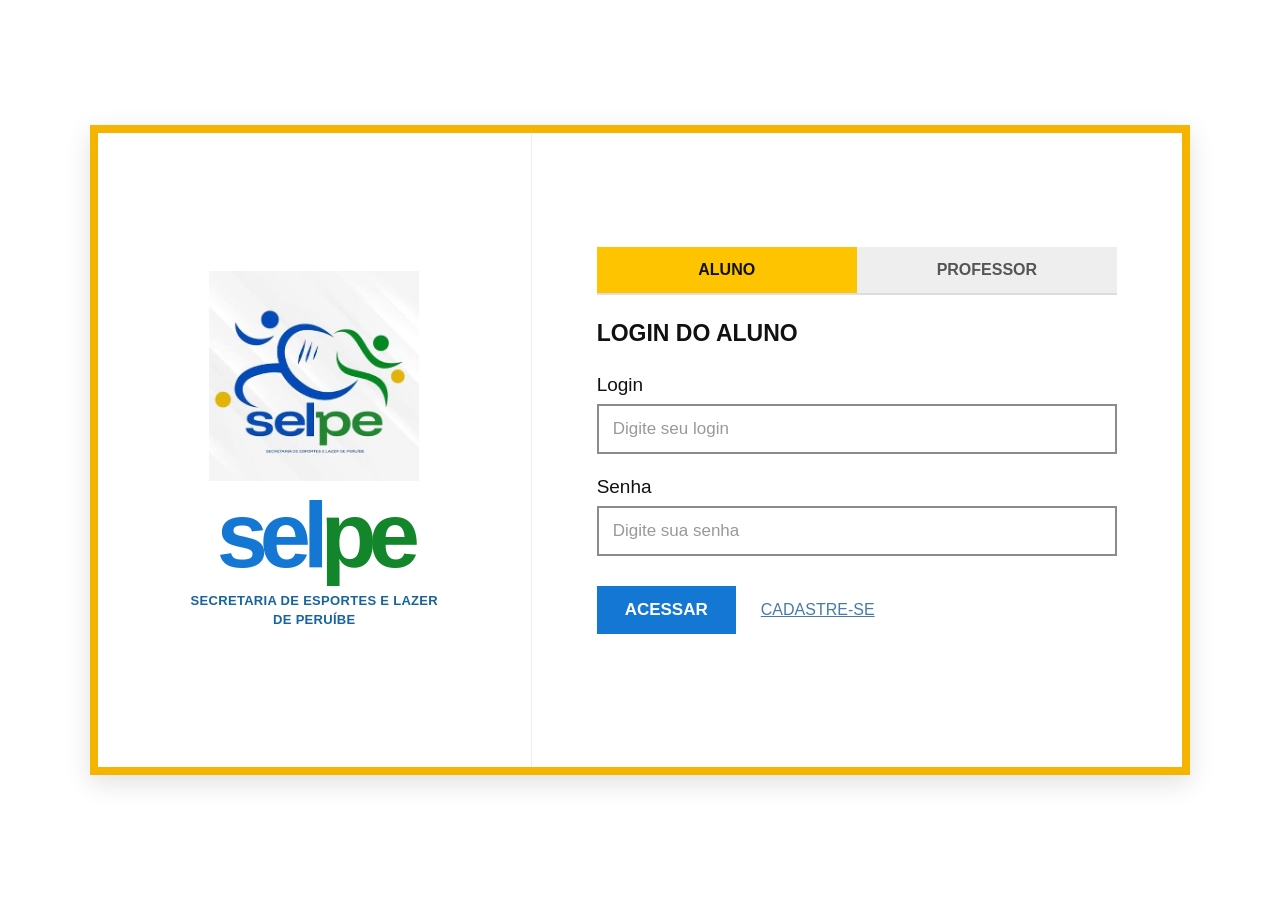
==== index.html @ c4a4ab76 "Add files via upload" ====
<!DOCTYPE html>
<html lang="pt-BR">

<head>

    <meta charset="UTF-8">

    <meta
        name="viewport"
        content="width=device-width, initial-scale=1.0"
    >

    <title>
        SELPE - Secretaria de Esportes e Lazer de Peruíbe
    </title>

    <link
        rel="stylesheet"
        href="style.css"
    >

</head>

<body>

    <div class="pagina">

        <header class="cabecalho">

            <div class="logo-container">

                <img
                    src="logo.png"
                    alt="Logo SELPE"
                    class="logo-imagem"
                >

            </div>

            <div class="nome-logo">

                <span class="azul">sel</span><span class="verde">pe</span>

            </div>

            <p class="subtitulo">

                SECRETARIA DE ESPORTES E LAZER
                <br>
                DE PERUÍBE

            </p>

        </header>


        <main class="area-login">

            <div class="seletor">

                <button
                    type="button"
                    id="btnAluno"
                    class="tipo ativo"
                    onclick="selecionarTipo('aluno')"
                >
                    ALUNO
                </button>

                <button
                    type="button"
                    id="btnProfessor"
                    class="tipo"
                    onclick="selecionarTipo('professor')"
                >
                    PROFESSOR
                </button>

            </div>


            <h1 id="tituloLogin">

                LOGIN DO ALUNO

            </h1>


            <form
                id="formLogin"
                onsubmit="realizarLogin(event)"
            >

                <div class="campo">

                    <label for="login">
                        Login
                    </label>

                    <input
                        type="text"
                        id="login"
                        name="login"
                        placeholder="Digite seu login"
                        autocomplete="username"
                        required
                    >

                </div>


                <div class="campo">

                    <label for="senha">
                        Senha
                    </label>

                    <input
                        type="password"
                        id="senha"
                        name="senha"
                        placeholder="Digite sua senha"
                        autocomplete="current-password"
                        required
                    >

                </div>


                <div
                    class="campo professor-campo"
                    id="campoCodigo"
                >

                    <label for="codigoProfessor">

                        Código do professor

                    </label>

                    <input
                        type="text"
                        id="codigoProfessor"
                        name="codigoProfessor"
                        placeholder="Digite o código do professor"
                    >

                </div>


                <div class="acoes">

                    <button
                        type="submit"
                        class="botao-acessar"
                    >

                        ACESSAR

                    </button>


                    <button
                        type="button"
                        class="botao-cadastro"
                        onclick="abrirCadastro()"
                    >

                        CADASTRE-SE

                    </button>

                </div>

            </form>


            <p
                id="mensagem"
                class="mensagem"
            ></p>

        </main>

    </div>


    <script src="teste.js"></script>

</body>

</html>
---- style.css ----
* {
    margin: 0;
    padding: 0;
    box-sizing: border-box;
}


body {

    font-family:
        Arial,
        Helvetica,
        sans-serif;

    background-color: #ffffff;

    color: #111111;

    min-height: 100vh;

    display: flex;

    justify-content: center;

    align-items: center;

    padding: 20px;
}


.pagina {

    width: 92%;

    max-width: 1100px;

    min-height: 650px;

    background-color: #ffffff;

    border: 8px solid #f5b400;

    display: grid;

    grid-template-columns: 40% 60%;

    box-shadow:
        0 8px 25px
        rgba(0, 0, 0, 0.12);

}


/* ================================
   CABEÇALHO
================================ */

.cabecalho {

    display: flex;

    flex-direction: column;

    justify-content: center;

    align-items: center;

    padding: 40px;

    border-right: 1px solid #eeeeee;

    text-align: center;

}


/* ================================
   IMAGEM DA LOGO
================================ */

.logo-container {

    width: 210px;

    display: flex;

    justify-content: center;

    align-items: center;

    margin-bottom: 15px;

}


.logo-imagem {

    width: 100%;

    max-width: 210px;

    height: auto;

    display: block;

    object-fit: contain;

}


/* ================================
   TEXTO SELPE
================================ */

.nome-logo {

    font-size: 92px;

    line-height: 0.85;

    font-weight: 900;

    letter-spacing: -8px;

    font-family:
        Arial,
        Helvetica,
        sans-serif;

}


.azul {

    color: #1477d4;

}


.verde {

    color: #13852b;

}


/* ================================
   SUBTÍTULO
================================ */

.subtitulo {

    margin-top: 18px;

    max-width: 330px;

    text-align: center;

    color: #17649d;

    font-size: 13px;

    line-height: 1.45;

    font-weight: 700;

    letter-spacing: 0.3px;

}


/* ================================
   ÁREA DO LOGIN
================================ */

.area-login {

    display: flex;

    flex-direction: column;

    justify-content: center;

    width: 80%;

    margin: auto;

}


/* ================================
   SELETOR ALUNO / PROFESSOR
================================ */

.seletor {

    display: flex;

    width: 100%;

    margin-bottom: 25px;

    border-bottom: 2px solid #dddddd;

}


.tipo {

    flex: 1;

    padding: 14px;

    border: none;

    background-color: #eeeeee;

    color: #555555;

    font-size: 16px;

    font-weight: bold;

    cursor: pointer;

    transition:
        background-color 0.2s,
        color 0.2s;

}


.tipo:hover {

    background-color: #dddddd;

}


.tipo.ativo {

    background-color: #ffc400;

    color: #111111;

}


/* ================================
   TÍTULO
================================ */

.area-login h1 {

    font-size: 23px;

    margin-bottom: 27px;

    font-weight: bold;

    color: #111111;

}


/* ================================
   CAMPOS
================================ */

.campo {

    margin-bottom: 22px;

}


.campo label {

    display: block;

    margin-bottom: 8px;

    font-size: 19px;

    color: #111111;

}


.campo input {

    width: 100%;

    height: 50px;

    padding: 10px 14px;

    border: 2px solid #8b8b8b;

    background-color: #ffffff;

    font-size: 17px;

    outline: none;

    transition:
        border-color 0.2s,
        box-shadow 0.2s;

}


.campo input::placeholder {

    color: #999999;

}


.campo input:focus {

    border-color: #1477d4;

    box-shadow:
        0 0 0 3px
        rgba(20, 119, 212, 0.12);

}


/* ================================
   CAMPO DO PROFESSOR
================================ */

.professor-campo {

    display: none;

}


/* ================================
   AÇÕES
================================ */

.acoes {

    display: flex;

    align-items: center;

    gap: 25px;

    margin-top: 30px;

}


/* ================================
   BOTÃO ACESSAR
================================ */

.botao-acessar {

    border: none;

    background-color: #1477d4;

    color: #ffffff;

    padding: 14px 28px;

    font-size: 17px;

    font-weight: bold;

    cursor: pointer;

    transition:
        background-color 0.2s,
        transform 0.1s;

}


.botao-acessar:hover {

    background-color: #075cae;

}


.botao-acessar:active {

    transform: scale(0.98);

}


/* ================================
   BOTÃO CADASTRO
================================ */

.botao-cadastro {

    border: none;

    background: transparent;

    color: #477ba9;

    text-decoration: underline;

    cursor: pointer;

    font-size: 16px;

}


.botao-cadastro:hover {

    color: #075cae;

}


/* ================================
   MENSAGEM
================================ */

.mensagem {

    margin-top: 20px;

    font-weight: bold;

    font-size: 15px;

}


.mensagem.erro {

    color: #d71920;

}


.mensagem.sucesso {

    color: #15852b;

}


/* ================================
   TABLET
================================ */

@media (max-width: 850px) {

    .pagina {

        width: 96%;

        grid-template-columns: 1fr 1fr;

    }


    .cabecalho {

        padding: 30px 20px;

    }


    .logo-container {

        width: 170px;

    }


    .nome-logo {

        font-size: 75px;

    }


    .area-login {

        width: 85%;

    }

}


/* ================================
   CELULAR
================================ */

@media (max-width: 700px) {

    body {

        padding: 10px;

        align-items: flex-start;

    }


    .pagina {

        width: 100%;

        min-height: auto;

        grid-template-columns: 1fr;

        margin: 10px 0;

    }


    .cabecalho {

        border-right: none;

        border-bottom: 1px solid #eeeeee;

        padding: 35px 15px;

    }


    .logo-container {

        width: 180px;

    }


    .nome-logo {

        font-size: 70px;

    }


    .area-login {

        width: 85%;

        padding: 40px 0;

    }

}


/* ================================
   CELULAR PEQUENO
================================ */

@media (max-width: 450px) {

    .cabecalho {

        padding: 25px 10px;

    }


    .logo-container {

        width: 150px;

    }


    .nome-logo {

        font-size: 58px;

        letter-spacing: -6px;

    }


    .subtitulo {

        font-size: 10px;

    }


    .area-login {

        width: 88%;

        padding: 30px 0;

    }


    .area-login h1 {

        font-size: 20px;

    }


    .acoes {

        flex-direction: column;

        align-items: flex-start;

        gap: 18px;

    }


    .botao-acessar {

        width: 100%;

    }

}
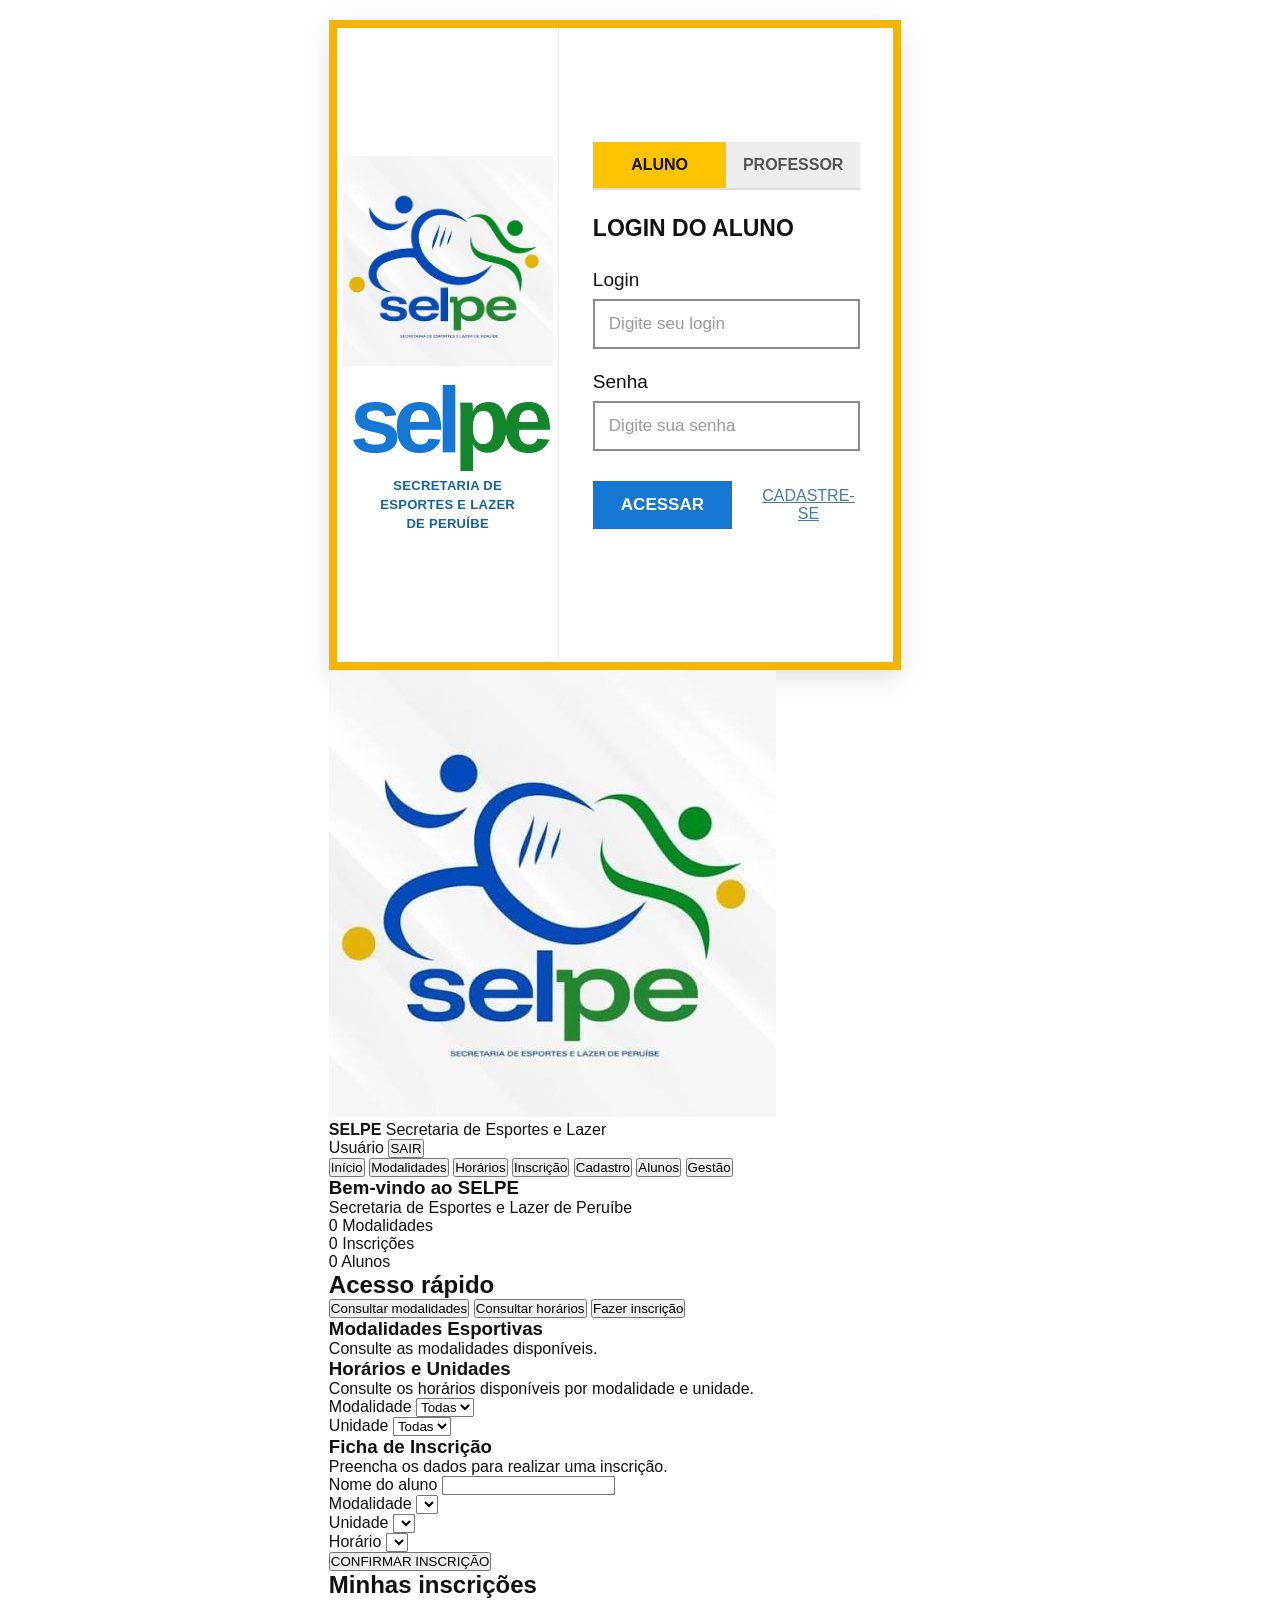
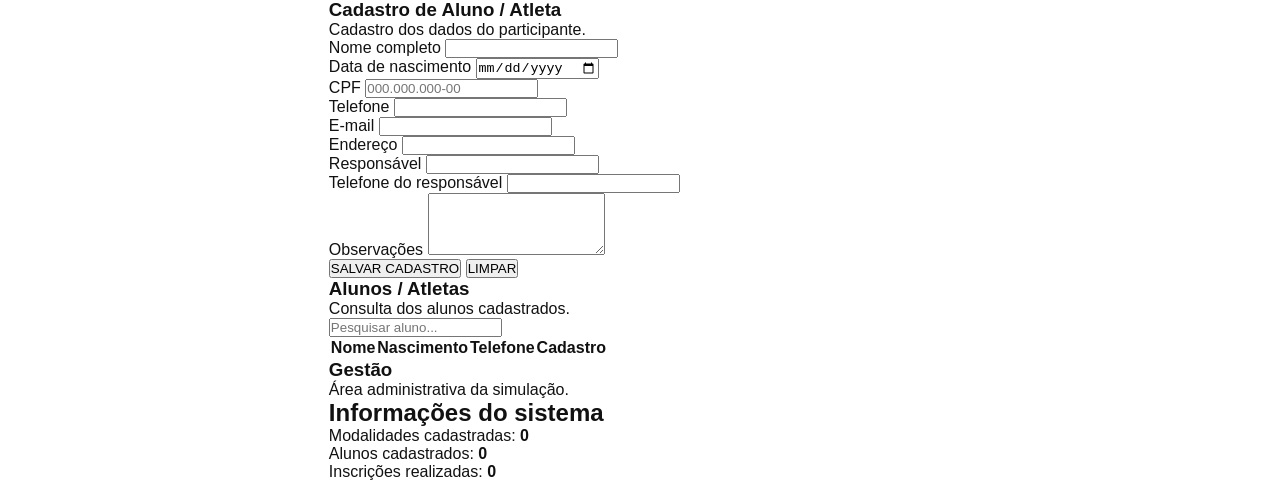
==== commit 7dca6931: "Refactor index.html structure and content" ====
--- a/index.html
+++ b/index.html
@@ -10,9 +10,7 @@
         content="width=device-width, initial-scale=1.0"
     >
 
-    <title>
-        SELPE - Secretaria de Esportes e Lazer de Peruíbe
-    </title>
+    <title>SELPE - Secretaria de Esportes e Lazer de Peruíbe</title>
 
     <link
         rel="stylesheet"
@@ -23,164 +21,941 @@
 
 <body>
 
-    <div class="pagina">
-
-        <header class="cabecalho">
-
-            <div class="logo-container">
-
-                <img
-                    src="logo.png"
-                    alt="Logo SELPE"
-                    class="logo-imagem"
-                >
+    <div id="aplicacao">
+
+        <section
+            id="telaLogin"
+            class="tela tela-login"
+        >
+
+            <div class="pagina">
+
+                <header class="cabecalho">
+
+                    <div class="logo-container">
+
+                        <img
+                            src="logo.png"
+                            alt="Logo SELPE"
+                            class="logo-imagem"
+                        >
+
+                    </div>
+
+                    <div class="nome-logo">
+
+                        <span class="azul">sel</span><span class="verde">pe</span>
+
+                    </div>
+
+                    <p class="subtitulo">
+
+                        SECRETARIA DE ESPORTES E LAZER
+                        <br>
+                        DE PERUÍBE
+
+                    </p>
+
+                </header>
+
+
+                <main class="area-login">
+
+                    <div class="seletor">
+
+                        <button
+                            type="button"
+                            id="btnAluno"
+                            class="tipo ativo"
+                            onclick="selecionarTipo('aluno')"
+                        >
+                            ALUNO
+                        </button>
+
+                        <button
+                            type="button"
+                            id="btnProfessor"
+                            class="tipo"
+                            onclick="selecionarTipo('professor')"
+                        >
+                            PROFESSOR
+                        </button>
+
+                    </div>
+
+
+                    <h1 id="tituloLogin">
+                        LOGIN DO ALUNO
+                    </h1>
+
+
+                    <form
+                        id="formLogin"
+                        onsubmit="realizarLogin(event)"
+                    >
+
+                        <div class="campo">
+
+                            <label for="login">
+                                Login
+                            </label>
+
+                            <input
+                                type="text"
+                                id="login"
+                                placeholder="Digite seu login"
+                                required
+                            >
+
+                        </div>
+
+
+                        <div class="campo">
+
+                            <label for="senha">
+                                Senha
+                            </label>
+
+                            <input
+                                type="password"
+                                id="senha"
+                                placeholder="Digite sua senha"
+                                required
+                            >
+
+                        </div>
+
+
+                        <div
+                            class="campo professor-campo"
+                            id="campoCodigo"
+                        >
+
+                            <label for="codigoProfessor">
+                                Código do professor
+                            </label>
+
+                            <input
+                                type="text"
+                                id="codigoProfessor"
+                                placeholder="Digite o código do professor"
+                            >
+
+                        </div>
+
+
+                        <div class="acoes">
+
+                            <button
+                                type="submit"
+                                class="botao-acessar"
+                            >
+                                ACESSAR
+                            </button>
+
+                            <button
+                                type="button"
+                                class="botao-cadastro"
+                                onclick="abrirCadastro()"
+                            >
+                                CADASTRE-SE
+                            </button>
+
+                        </div>
+
+                    </form>
+
+
+                    <p
+                        id="mensagem"
+                        class="mensagem"
+                    ></p>
+
+                </main>
 
             </div>
 
-            <div class="nome-logo">
-
-                <span class="azul">sel</span><span class="verde">pe</span>
+        </section>
+
+
+        <section
+            id="telaSistema"
+            class="tela tela-sistema"
+        >
+
+            <header class="barra-superior">
+
+                <div class="marca">
+
+                    <img
+                        src="logo.png"
+                        alt="SELPE"
+                        class="logo-pequena"
+                    >
+
+                    <div>
+
+                        <strong>SELPE</strong>
+
+                        <span>
+                            Secretaria de Esportes e Lazer
+                        </span>
+
+                    </div>
+
+                </div>
+
+
+                <div class="usuario-barra">
+
+                    <span id="nomeUsuario">
+                        Usuário
+                    </span>
+
+                    <button
+                        onclick="logout()"
+                        class="botao-sair"
+                    >
+                        SAIR
+                    </button>
+
+                </div>
+
+            </header>
+
+
+            <div class="estrutura-sistema">
+
+                <aside class="menu-lateral">
+
+                    <button
+                        class="menu-item ativo"
+                        onclick="mostrarTela('inicio')"
+                        data-tela="inicio"
+                    >
+                        Início
+                    </button>
+
+                    <button
+                        class="menu-item"
+                        onclick="mostrarTela('modalidades')"
+                        data-tela="modalidades"
+                    >
+                        Modalidades
+                    </button>
+
+                    <button
+                        class="menu-item"
+                        onclick="mostrarTela('horarios')"
+                        data-tela="horarios"
+                    >
+                        Horários
+                    </button>
+
+                    <button
+                        class="menu-item"
+                        onclick="mostrarTela('inscricao')"
+                        data-tela="inscricao"
+                    >
+                        Inscrição
+                    </button>
+
+                    <button
+                        class="menu-item"
+                        onclick="mostrarTela('cadastro')"
+                        data-tela="cadastro"
+                    >
+                        Cadastro
+                    </button>
+
+                    <button
+                        class="menu-item professor-menu"
+                        onclick="mostrarTela('alunos')"
+                        data-tela="alunos"
+                    >
+                        Alunos
+                    </button>
+
+                    <button
+                        class="menu-item professor-menu"
+                        onclick="mostrarTela('gestao')"
+                        data-tela="gestao"
+                    >
+                        Gestão
+                    </button>
+
+                </aside>
+
+
+                <main class="conteudo-sistema">
+
+                    <section
+                        id="inicio"
+                        class="pagina-sistema ativa"
+                    >
+
+                        <div class="cabecalho-pagina">
+
+                            <div>
+
+                                <h1>
+                                    Bem-vindo ao SELPE
+                                </h1>
+
+                                <p>
+                                    Secretaria de Esportes e Lazer de Peruíbe
+                                </p>
+
+                            </div>
+
+                        </div>
+
+
+                        <div class="cards">
+
+                            <div class="card">
+
+                                <span class="card-numero">
+                                    <span id="totalModalidades">
+                                        0
+                                    </span>
+                                </span>
+
+                                <span class="card-titulo">
+                                    Modalidades
+                                </span>
+
+                            </div>
+
+
+                            <div class="card">
+
+                                <span class="card-numero">
+                                    <span id="totalInscricoes">
+                                        0
+                                    </span>
+                                </span>
+
+                                <span class="card-titulo">
+                                    Inscrições
+                                </span>
+
+                            </div>
+
+
+                            <div class="card professor-card">
+
+                                <span class="card-numero">
+                                    <span id="totalAlunos">
+                                        0
+                                    </span>
+                                </span>
+
+                                <span class="card-titulo">
+                                    Alunos
+                                </span>
+
+                            </div>
+
+                        </div>
+
+
+                        <div class="painel">
+
+                            <h2>
+                                Acesso rápido
+                            </h2>
+
+                            <div class="acoes-grid">
+
+                                <button
+                                    onclick="mostrarTela('modalidades')"
+                                    class="acao"
+                                >
+                                    Consultar modalidades
+                                </button>
+
+                                <button
+                                    onclick="mostrarTela('horarios')"
+                                    class="acao"
+                                >
+                                    Consultar horários
+                                </button>
+
+                                <button
+                                    onclick="mostrarTela('inscricao')"
+                                    class="acao"
+                                >
+                                    Fazer inscrição
+                                </button>
+
+                            </div>
+
+                        </div>
+
+                    </section>
+
+
+                    <section
+                        id="modalidades"
+                        class="pagina-sistema"
+                    >
+
+                        <div class="cabecalho-pagina">
+
+                            <div>
+
+                                <h1>
+                                    Modalidades Esportivas
+                                </h1>
+
+                                <p>
+                                    Consulte as modalidades disponíveis.
+                                </p>
+
+                            </div>
+
+                        </div>
+
+
+                        <div
+                            id="listaModalidades"
+                            class="grid-modalidades"
+                        ></div>
+
+                    </section>
+
+
+                    <section
+                        id="horarios"
+                        class="pagina-sistema"
+                    >
+
+                        <div class="cabecalho-pagina">
+
+                            <div>
+
+                                <h1>
+                                    Horários e Unidades
+                                </h1>
+
+                                <p>
+                                    Consulte os horários disponíveis por modalidade e unidade.
+                                </p>
+
+                            </div>
+
+                        </div>
+
+
+                        <div class="filtros">
+
+                            <div class="campo-filtro">
+
+                                <label for="filtroModalidade">
+                                    Modalidade
+                                </label>
+
+                                <select id="filtroModalidade">
+                                    <option value="">
+                                        Todas
+                                    </option>
+                                </select>
+
+                            </div>
+
+
+                            <div class="campo-filtro">
+
+                                <label for="filtroUnidade">
+                                    Unidade
+                                </label>
+
+                                <select id="filtroUnidade">
+                                    <option value="">
+                                        Todas
+                                    </option>
+                                </select>
+
+                            </div>
+
+                        </div>
+
+
+                        <div
+                            id="listaHorarios"
+                            class="lista-horarios"
+                        ></div>
+
+                    </section>
+
+
+                    <section
+                        id="inscricao"
+                        class="pagina-sistema"
+                    >
+
+                        <div class="cabecalho-pagina">
+
+                            <div>
+
+                                <h1>
+                                    Ficha de Inscrição
+                                </h1>
+
+                                <p>
+                                    Preencha os dados para realizar uma inscrição.
+                                </p>
+
+                            </div>
+
+                        </div>
+
+
+                        <form
+                            id="formInscricao"
+                            class="form-sistema"
+                            onsubmit="realizarInscricao(event)"
+                        >
+
+                            <div class="linha-form">
+
+                                <div class="campo-form">
+
+                                    <label for="inscricaoNome">
+                                        Nome do aluno
+                                    </label>
+
+                                    <input
+                                        type="text"
+                                        id="inscricaoNome"
+                                        required
+                                    >
+
+                                </div>
+
+                            </div>
+
+
+                            <div class="linha-form">
+
+                                <div class="campo-form">
+
+                                    <label for="inscricaoModalidade">
+                                        Modalidade
+                                    </label>
+
+                                    <select
+                                        id="inscricaoModalidade"
+                                        required
+                                    ></select>
+
+                                </div>
+
+
+                                <div class="campo-form">
+
+                                    <label for="inscricaoUnidade">
+                                        Unidade
+                                    </label>
+
+                                    <select
+                                        id="inscricaoUnidade"
+                                        required
+                                    ></select>
+
+                                </div>
+
+                            </div>
+
+
+                            <div class="linha-form">
+
+                                <div class="campo-form">
+
+                                    <label for="inscricaoHorario">
+                                        Horário
+                                    </label>
+
+                                    <select
+                                        id="inscricaoHorario"
+                                        required
+                                    ></select>
+
+                                </div>
+
+                            </div>
+
+
+                            <div class="acoes-form">
+
+                                <button
+                                    type="submit"
+                                    class="botao-principal"
+                                >
+                                    CONFIRMAR INSCRIÇÃO
+                                </button>
+
+                            </div>
+
+                        </form>
+
+
+                        <div
+                            id="minhasInscricoes"
+                            class="painel inscricoes-painel"
+                        >
+
+                            <h2>
+                                Minhas inscrições
+                            </h2>
+
+                            <div id="listaInscricoes"></div>
+
+                        </div>
+
+                    </section>
+
+
+                    <section
+                        id="cadastro"
+                        class="pagina-sistema"
+                    >
+
+                        <div class="cabecalho-pagina">
+
+                            <div>
+
+                                <h1>
+                                    Cadastro de Aluno / Atleta
+                                </h1>
+
+                                <p>
+                                    Cadastro dos dados do participante.
+                                </p>
+
+                            </div>
+
+                        </div>
+
+
+                        <form
+                            id="formCadastro"
+                            class="form-sistema"
+                            onsubmit="cadastrarAluno(event)"
+                        >
+
+                            <div class="linha-form">
+
+                                <div class="campo-form campo-grande">
+
+                                    <label for="nomeAluno">
+                                        Nome completo
+                                    </label>
+
+                                    <input
+                                        type="text"
+                                        id="nomeAluno"
+                                        required
+                                    >
+
+                                </div>
+
+                            </div>
+
+
+                            <div class="linha-form">
+
+                                <div class="campo-form">
+
+                                    <label for="nascimentoAluno">
+                                        Data de nascimento
+                                    </label>
+
+                                    <input
+                                        type="date"
+                                        id="nascimentoAluno"
+                                        required
+                                    >
+
+                                </div>
+
+
+                                <div class="campo-form">
+
+                                    <label for="cpfAluno">
+                                        CPF
+                                    </label>
+
+                                    <input
+                                        type="text"
+                                        id="cpfAluno"
+                                        placeholder="000.000.000-00"
+                                    >
+
+                                </div>
+
+                            </div>
+
+
+                            <div class="linha-form">
+
+                                <div class="campo-form">
+
+                                    <label for="telefoneAluno">
+                                        Telefone
+                                    </label>
+
+                                    <input
+                                        type="tel"
+                                        id="telefoneAluno"
+                                    >
+
+                                </div>
+
+
+                                <div class="campo-form">
+
+                                    <label for="emailAluno">
+                                        E-mail
+                                    </label>
+
+                                    <input
+                                        type="email"
+                                        id="emailAluno"
+                                    >
+
+                                </div>
+
+                            </div>
+
+
+                            <div class="linha-form">
+
+                                <div class="campo-form campo-grande">
+
+                                    <label for="enderecoAluno">
+                                        Endereço
+                                    </label>
+
+                                    <input
+                                        type="text"
+                                        id="enderecoAluno"
+                                    >
+
+                                </div>
+
+                            </div>
+
+
+                            <div class="linha-form">
+
+                                <div class="campo-form">
+
+                                    <label for="responsavelAluno">
+                                        Responsável
+                                    </label>
+
+                                    <input
+                                        type="text"
+                                        id="responsavelAluno"
+                                    >
+
+                                </div>
+
+
+                                <div class="campo-form">
+
+                                    <label for="telefoneResponsavel">
+                                        Telefone do responsável
+                                    </label>
+
+                                    <input
+                                        type="tel"
+                                        id="telefoneResponsavel"
+                                    >
+
+                                </div>
+
+                            </div>
+
+
+                            <div class="linha-form">
+
+                                <div class="campo-form campo-grande">
+
+                                    <label for="observacoesAluno">
+                                        Observações
+                                    </label>
+
+                                    <textarea
+                                        id="observacoesAluno"
+                                        rows="4"
+                                    ></textarea>
+
+                                </div>
+
+                            </div>
+
+
+                            <div class="acoes-form">
+
+                                <button
+                                    type="submit"
+                                    class="botao-principal"
+                                >
+                                    SALVAR CADASTRO
+                                </button>
+
+                                <button
+                                    type="reset"
+                                    class="botao-secundario"
+                                >
+                                    LIMPAR
+                                </button>
+
+                            </div>
+
+                        </form>
+
+                    </section>
+
+
+                    <section
+                        id="alunos"
+                        class="pagina-sistema"
+                    >
+
+                        <div class="cabecalho-pagina">
+
+                            <div>
+
+                                <h1>
+                                    Alunos / Atletas
+                                </h1>
+
+                                <p>
+                                    Consulta dos alunos cadastrados.
+                                </p>
+
+                            </div>
+
+                        </div>
+
+
+                        <div class="barra-pesquisa">
+
+                            <input
+                                type="search"
+                                id="pesquisaAluno"
+                                placeholder="Pesquisar aluno..."
+                                oninput="listarAlunos()"
+                            >
+
+                        </div>
+
+
+                        <div class="tabela-container">
+
+                            <table>
+
+                                <thead>
+
+                                    <tr>
+
+                                        <th>
+                                            Nome
+                                        </th>
+
+                                        <th>
+                                            Nascimento
+                                        </th>
+
+                                        <th>
+                                            Telefone
+                                        </th>
+
+                                        <th>
+                                            Cadastro
+                                        </th>
+
+                                    </tr>
+
+                                </thead>
+
+                                <tbody
+                                    id="tabelaAlunos"
+                                ></tbody>
+
+                            </table>
+
+                        </div>
+
+                    </section>
+
+
+                    <section
+                        id="gestao"
+                        class="pagina-sistema"
+                    >
+
+                        <div class="cabecalho-pagina">
+
+                            <div>
+
+                                <h1>
+                                    Gestão
+                                </h1>
+
+                                <p>
+                                    Área administrativa da simulação.
+                                </p>
+
+                            </div>
+
+                        </div>
+
+
+                        <div class="painel">
+
+                            <h2>
+                                Informações do sistema
+                            </h2>
+
+                            <div class="informacoes">
+
+                                <p>
+                                    Modalidades cadastradas:
+                                    <strong id="gestaoModalidades">
+                                        0
+                                    </strong>
+                                </p>
+
+                                <p>
+                                    Alunos cadastrados:
+                                    <strong id="gestaoAlunos">
+                                        0
+                                    </strong>
+                                </p>
+
+                                <p>
+                                    Inscrições realizadas:
+                                    <strong id="gestaoInscricoes">
+                                        0
+                                    </strong>
+                                </p>
+
+                            </div>
+
+                        </div>
+
+                    </section>
+
+                </main>
 
             </div>
 
-            <p class="subtitulo">
-
-                SECRETARIA DE ESPORTES E LAZER
-                <br>
-                DE PERUÍBE
-
-            </p>
-
-        </header>
-
-
-        <main class="area-login">
-
-            <div class="seletor">
-
-                <button
-                    type="button"
-                    id="btnAluno"
-                    class="tipo ativo"
-                    onclick="selecionarTipo('aluno')"
-                >
-                    ALUNO
-                </button>
-
-                <button
-                    type="button"
-                    id="btnProfessor"
-                    class="tipo"
-                    onclick="selecionarTipo('professor')"
-                >
-                    PROFESSOR
-                </button>
-
-            </div>
-
-
-            <h1 id="tituloLogin">
-
-                LOGIN DO ALUNO
-
-            </h1>
-
-
-            <form
-                id="formLogin"
-                onsubmit="realizarLogin(event)"
-            >
-
-                <div class="campo">
-
-                    <label for="login">
-                        Login
-                    </label>
-
-                    <input
-                        type="text"
-                        id="login"
-                        name="login"
-                        placeholder="Digite seu login"
-                        autocomplete="username"
-                        required
-                    >
-
-                </div>
-
-
-                <div class="campo">
-
-                    <label for="senha">
-                        Senha
-                    </label>
-
-                    <input
-                        type="password"
-                        id="senha"
-                        name="senha"
-                        placeholder="Digite sua senha"
-                        autocomplete="current-password"
-                        required
-                    >
-
-                </div>
-
-
-                <div
-                    class="campo professor-campo"
-                    id="campoCodigo"
-                >
-
-                    <label for="codigoProfessor">
-
-                        Código do professor
-
-                    </label>
-
-                    <input
-                        type="text"
-                        id="codigoProfessor"
-                        name="codigoProfessor"
-                        placeholder="Digite o código do professor"
-                    >
-
-                </div>
-
-
-                <div class="acoes">
-
-                    <button
-                        type="submit"
-                        class="botao-acessar"
-                    >
-
-                        ACESSAR
-
-                    </button>
-
-
-                    <button
-                        type="button"
-                        class="botao-cadastro"
-                        onclick="abrirCadastro()"
-                    >
-
-                        CADASTRE-SE
-
-                    </button>
-
-                </div>
-
-            </form>
-
-
-            <p
-                id="mensagem"
-                class="mensagem"
-            ></p>
-
-        </main>
+        </section>
 
     </div>
 
@@ -189,4 +964,4 @@
 
 </body>
 
-</html>+</html>
